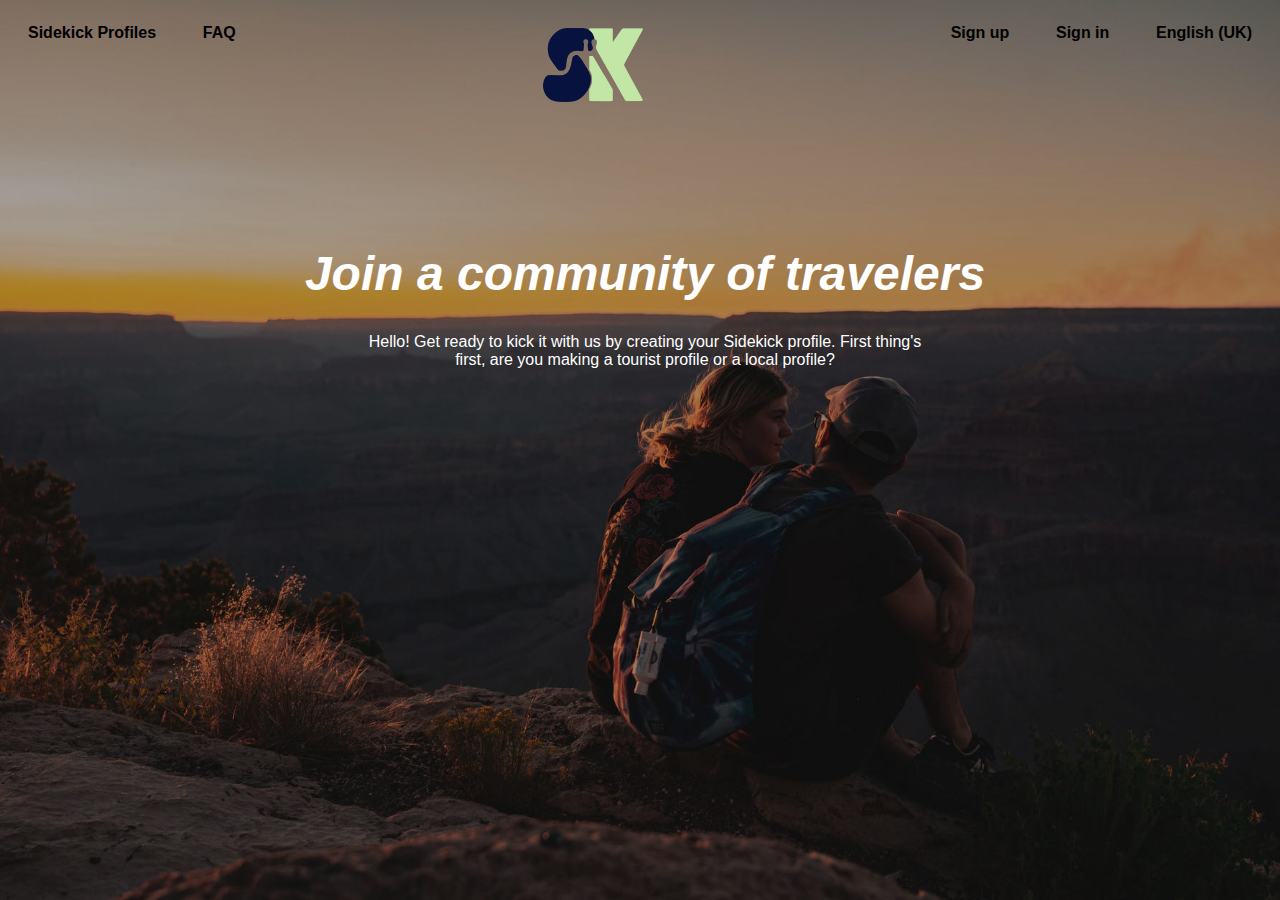
==== signup.html @ 9d5a8d08 "Update index, added signup page and new CSS for signup page" ====
<!DOCTYPE html>
<html>
    <head>
        <title>SideKick</title>
        <link rel="icon" href="./icon.png">
        <script type="text/javascript" src="./javascript.js"></script>
        <link rel = "stylesheet" type = "text/css" href = "styles2.css" />
    </head>
    <body class="body" id="body">
        <div class = "gridcontainer">
            <div  class = "lmenu">
                <p id="profiles" onclick="myFunction()"><a class="pointer-link">Sidekick Profiles</a></p>
                &nbsp;&nbsp;&nbsp;&nbsp;
                <p id="faq" onclick="myFunction()"><a class="pointer-link">FAQ</a></p>
            </div>
            <div class = "logo">
                <a href="index.html"><img id="logophoto" src="./logo.png"><img></a>
            </div>
            <div class = "rmenu">
                <p id="signup">Sign up</p>
                &nbsp;&nbsp;&nbsp;&nbsp;
                <p id="signin"><a class="pointer-link">Sign in</a></p>
                &nbsp;&nbsp;&nbsp;&nbsp;
                <!--<select id="language" class="language">
                    <option value="english">English (UK)</option>
                    <option value="spanish">Spanish</option>
                    <option value="hindi">Hindi</option>
                    <option value="russian">Russian</option>
                </select> -->
                <p>English (UK)</p>
            </div>
            <div class="fspace">
                <br><br><br>
                <br><br><br>
            </div>
            <div class="content">
                <div class="title" id="title">
                    <h1><i>Join a community of travelers</i></h1>
                </div>                
                <div class="info">
                    <p>Hello! Get ready to kick it with us by creating your Sidekick profile. First thing's <br>
                     first, are you making a tourist profile or a local profile?</p>
                </div>    
            </div>
        </div>
    </body>
</html>
---- styles2.css ----
body{
    background: url("./background2.png");
    height: 100%;
    background-position: center;
    background-repeat: no-repeat;
    background-size: cover;
}

.lmenu {
    grid-area: lmenu;
    font-family: -apple-system, BlinkMacSystemFont, 'Segoe UI', Roboto, Oxygen, Ubuntu, Cantarell, 'Open Sans', 'Helvetica Neue', sans-serif;
    font-weight: bold;
}

.logo {
    grid-area: logo;
}

.logophoto {
    text-decoration: none;
}

.rmenu {
    grid-area: rmenu;
    font-family: -apple-system, BlinkMacSystemFont, 'Segoe UI', Roboto, Oxygen, Ubuntu, Cantarell, 'Open Sans', 'Helvetica Neue', sans-serif;
    font-weight: bold;
}


.fspace {
    grid-area: fspace;
}

.content {
    grid-area: content;
    font-family: -apple-system, BlinkMacSystemFont, 'Segoe UI', Roboto, Oxygen, Ubuntu, Cantarell, 'Open Sans', 'Helvetica Neue', sans-serif;
    padding-left: 10px;
}


div.lmenu{
    text-align: left;
}

div.rmenu {
    text-align: right;    
}
div.fspace {
    text-align: center;
}

div.logo {
    text-align: center;
}

div.content{
}

div.exinfo{
    text-align: center;
}

/*classes*/
.pointer-link { 
    cursor: pointer; 
} 

.gridcontainer{
    display: grid;
    grid-template-areas:'lmenu    lmenu    logo     logo     rmenu    rmenu'
                        'lmenu    lmenu    logo     logo     rmenu    rmenu'
                        'fspace   fspace   fspace   fspace   fspace   fspace'
                        'content  content  content  content  content  content'
                        'content  content  content  content  content  content'
                        'content  content  content  content  content  content'                  
                        ;
}

.lmenu p {
    display: inline-block;
    padding-left: 20px;
}

.rmenu p{
    display: inline-block;
    padding-right: 20px;
}

.language{
    color: solid white;
}

.language:visited {
    color:solid white;
} 

.language:hover {
    color: solid white;
    border: 0px;
} 

.language:active {
    color: solid white;
}

html, body {
    position: fixed;
    top: 0;
    bottom: 0;
    left: 0;
    right: 0;
}

.title{
    font-size: x-large;
}

.info{
    text-align: center;
    color: white;
    font-size: medium;
}

/*ids*/
#language {
    border-right: solid white;
    border-left: solid white;
    border-bottom: solid white;
    border-top: solid white;
    font-family: -apple-system, BlinkMacSystemFont, 'Segoe UI', Roboto, Oxygen, Ubuntu, Cantarell, 'Open Sans', 'Helvetica Neue', sans-serif;
    font-weight: bold;
}

#title {
    color:white;
    text-align: center;
}

#logophoto{
    padding-top: 20px;
    width: 100px;
}

#signup, signin{
    cursor: hover;
}
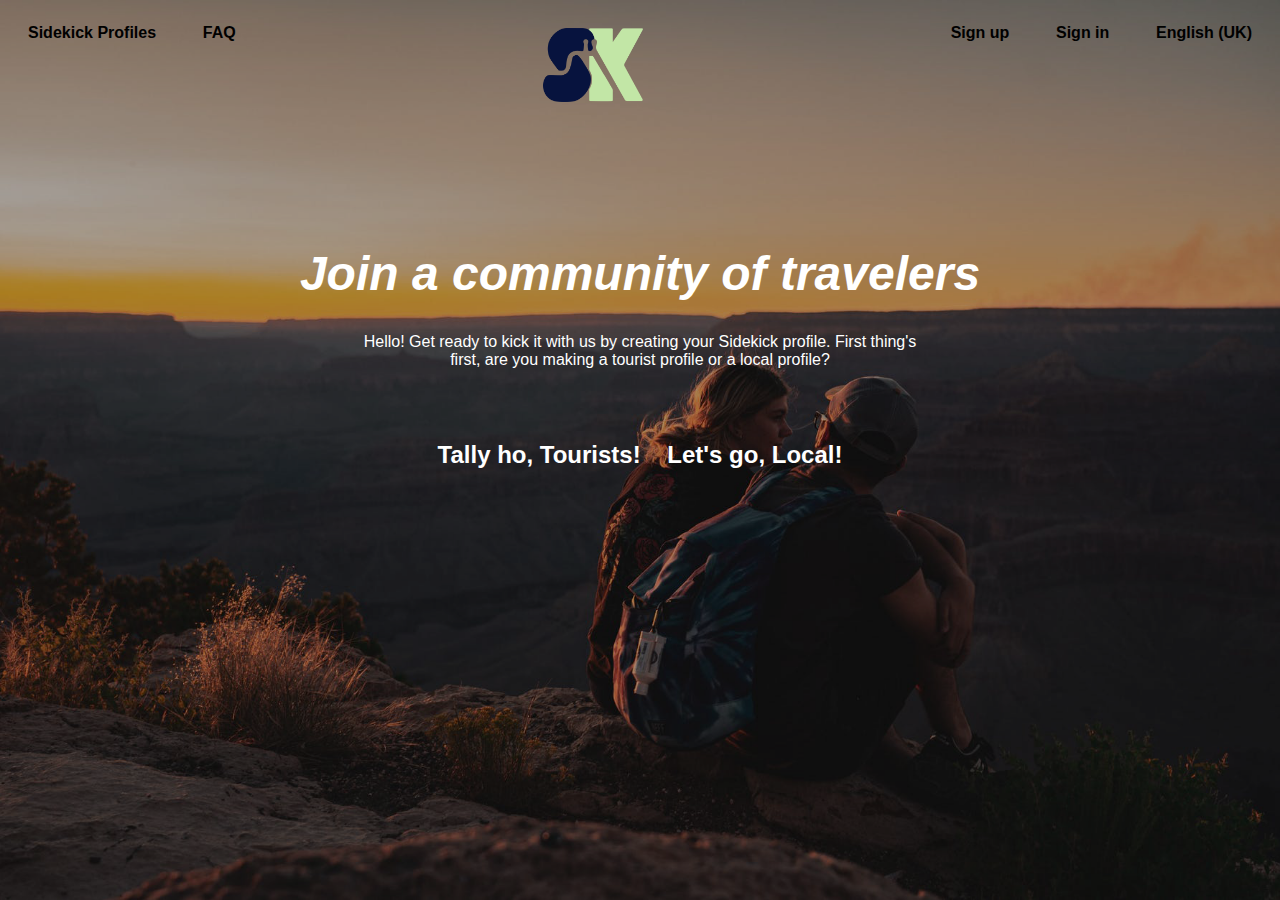
==== commit 36af4efe: "Updated hover links and content on signup page" ====
--- a/signup.html
+++ b/signup.html
@@ -40,8 +40,14 @@
                 <div class="info">
                     <p>Hello! Get ready to kick it with us by creating your Sidekick profile. First thing's <br>
                      first, are you making a tourist profile or a local profile?</p>
-                </div>    
-            </div>
+                </div>
+                <br>
+                <br>
+                <div class="signupButtons">
+                    <h2>Tally ho, Tourists!</h2>&nbsp;&nbsp;&nbsp;&nbsp;&nbsp; 
+                    <h2>Let's go, Local!</h2>
+                </div>
+                </div>
         </div>
     </body>
 </html>--- a/styles2.css
+++ b/styles2.css
@@ -34,7 +34,7 @@
 .content {
     grid-area: content;
     font-family: -apple-system, BlinkMacSystemFont, 'Segoe UI', Roboto, Oxygen, Ubuntu, Cantarell, 'Open Sans', 'Helvetica Neue', sans-serif;
-    padding-left: 10px;
+    
 }
 
 
@@ -79,6 +79,15 @@
 .lmenu p {
     display: inline-block;
     padding-left: 20px;
+}
+
+.signupButtons h2{
+    display: inline-block; 
+    color: white;
+}
+
+.signupButtons {
+    text-align: center;
 }
 
 .rmenu p{
@@ -141,6 +150,27 @@
     width: 100px;
 }
 
-#signup, signin{
+#signup, #signin{
     cursor: hover;
+}
+
+
+
+#profiles:visited {
+    color: none;
+    text-decoration: none;
+}
+#faq:visited {
+    color: none;
+    text-decoration: none;
+}
+
+#signup:visited {
+    color: none;
+    text-decoration: none;
+}
+
+#signin:visited {
+    color: none;
+    text-decoration: none;
 }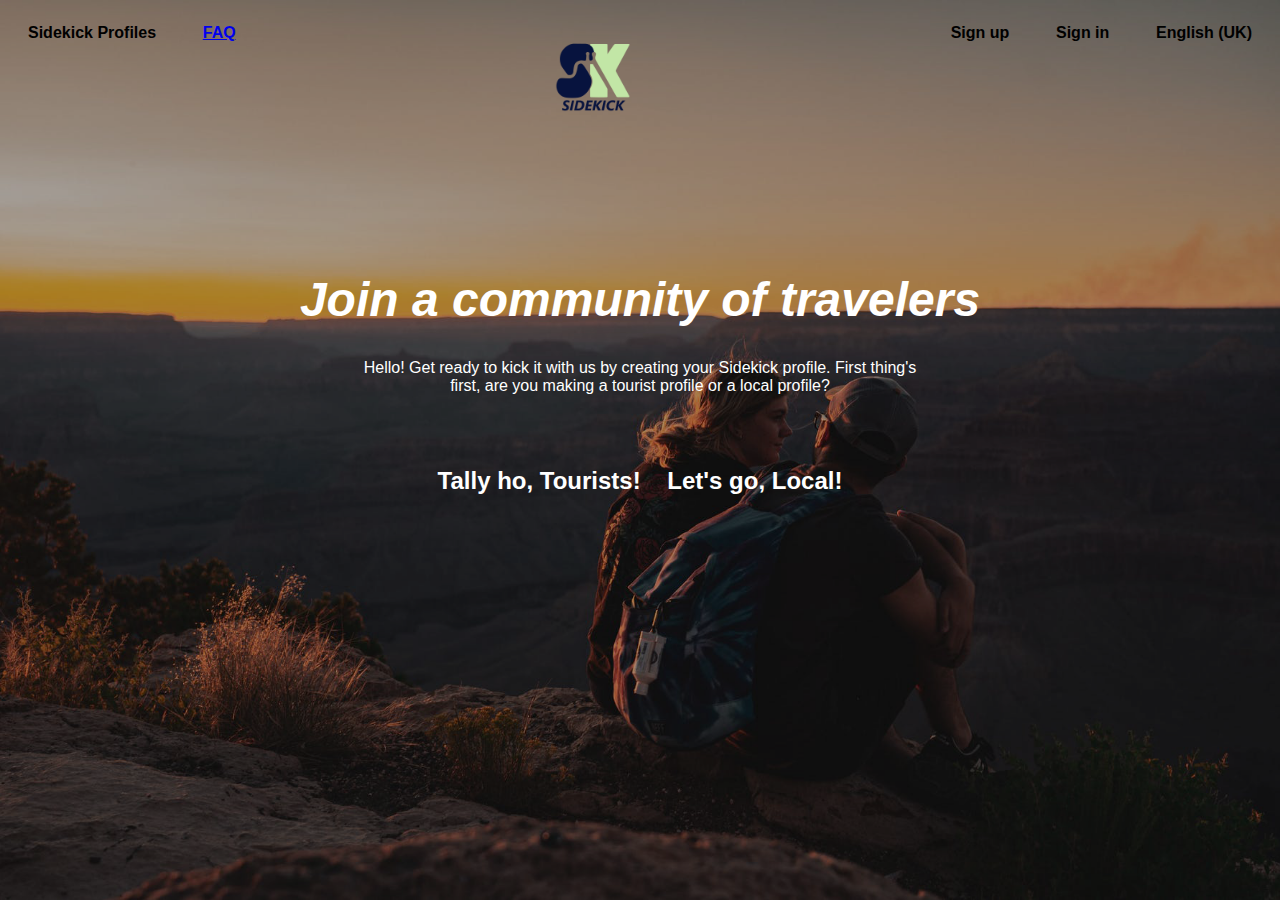
==== commit 35bd4a3f: "Added faq, logos, and updated css" ====
--- a/signup.html
+++ b/signup.html
@@ -2,19 +2,20 @@
 <html>
     <head>
         <title>SideKick</title>
-        <link rel="icon" href="./icon.png">
+        <link rel="icon" href="./icon.png"> 
         <script type="text/javascript" src="./javascript.js"></script>
         <link rel = "stylesheet" type = "text/css" href = "styles2.css" />
     </head>
     <body class="body" id="body">
+        <div id="overlay" onclick="off()"></div>
         <div class = "gridcontainer">
             <div  class = "lmenu">
                 <p id="profiles" onclick="myFunction()"><a class="pointer-link">Sidekick Profiles</a></p>
                 &nbsp;&nbsp;&nbsp;&nbsp;
-                <p id="faq" onclick="myFunction()"><a class="pointer-link">FAQ</a></p>
+                <p id="faq" class="faq" onclick="myFunction()"><a href= "./faq.html"class="pointer-link">FAQ</a></p>
             </div>
             <div class = "logo">
-                <a href="index.html"><img id="logophoto" src="./logo.png"><img></a>
+                <a href="index.html"><img id="logophoto" src="./logo2.png"><img></a>
             </div>
             <div class = "rmenu">
                 <p id="signup">Sign up</p>
